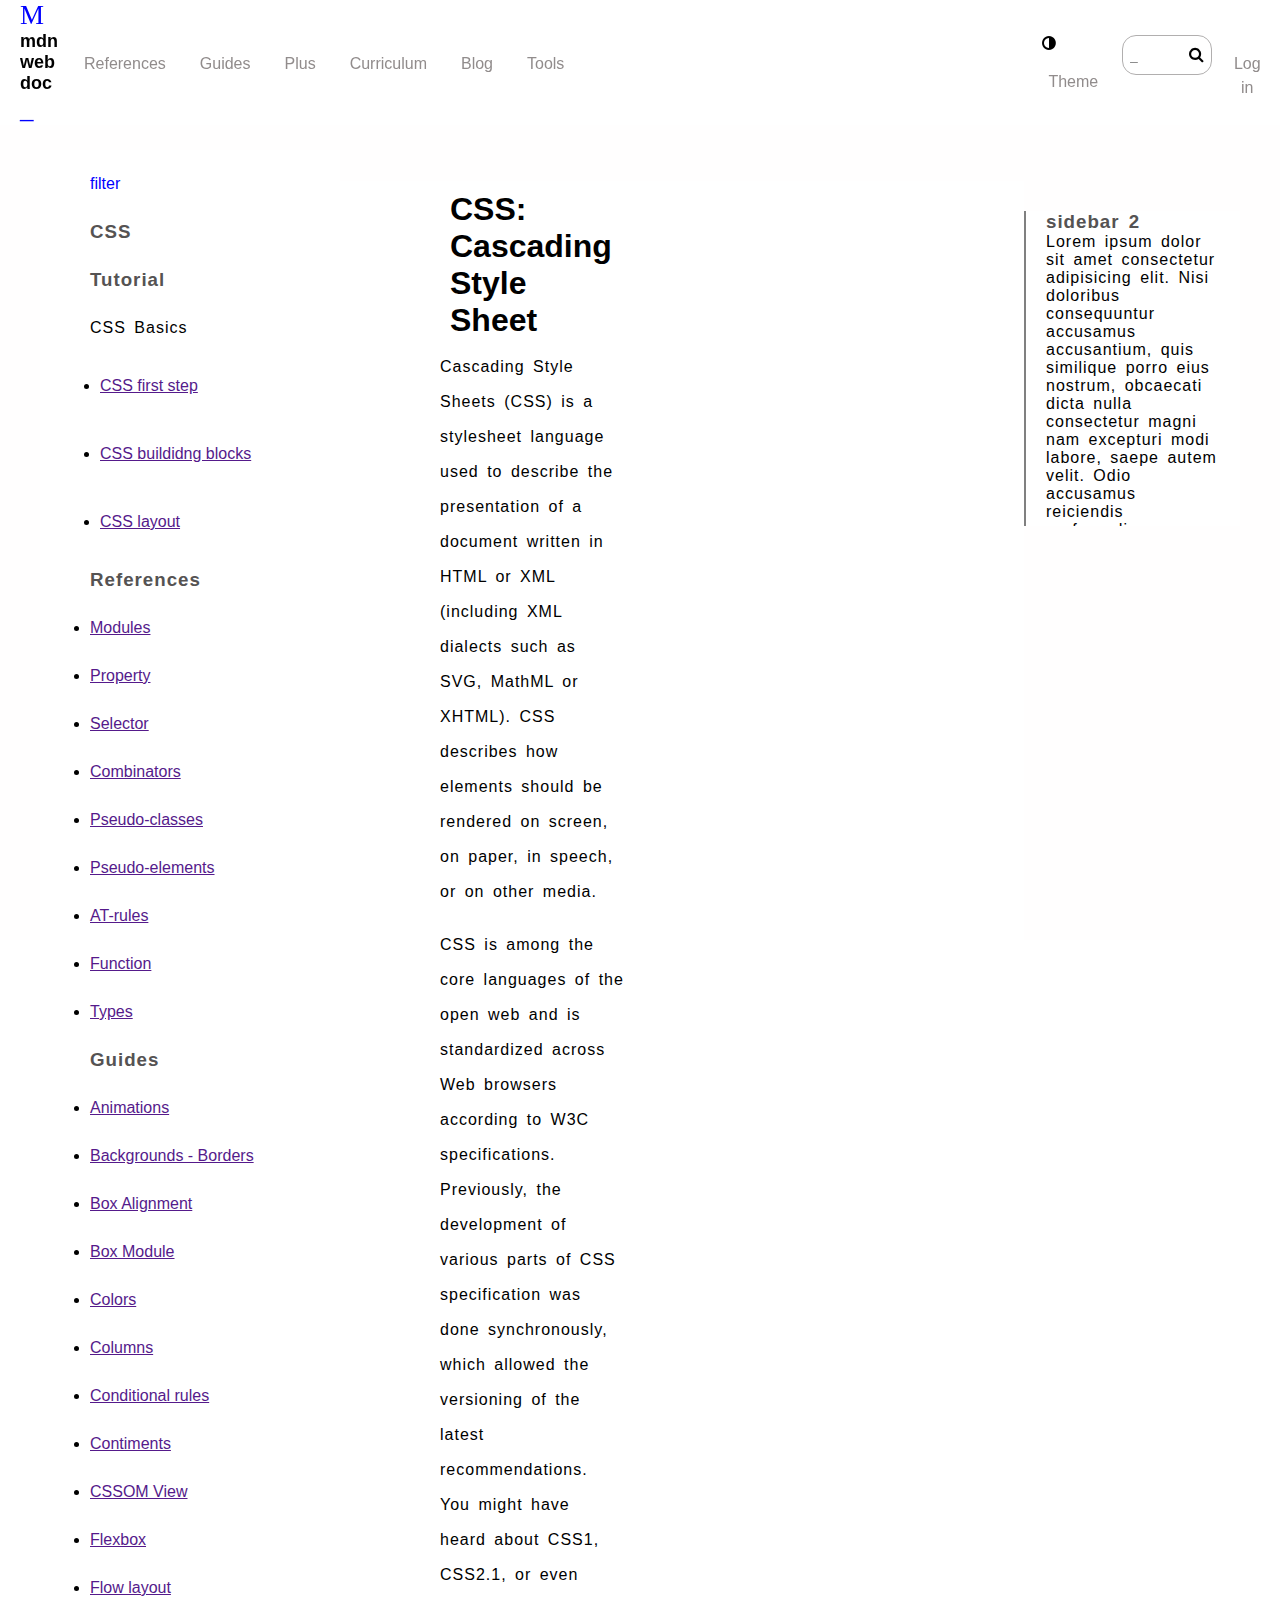
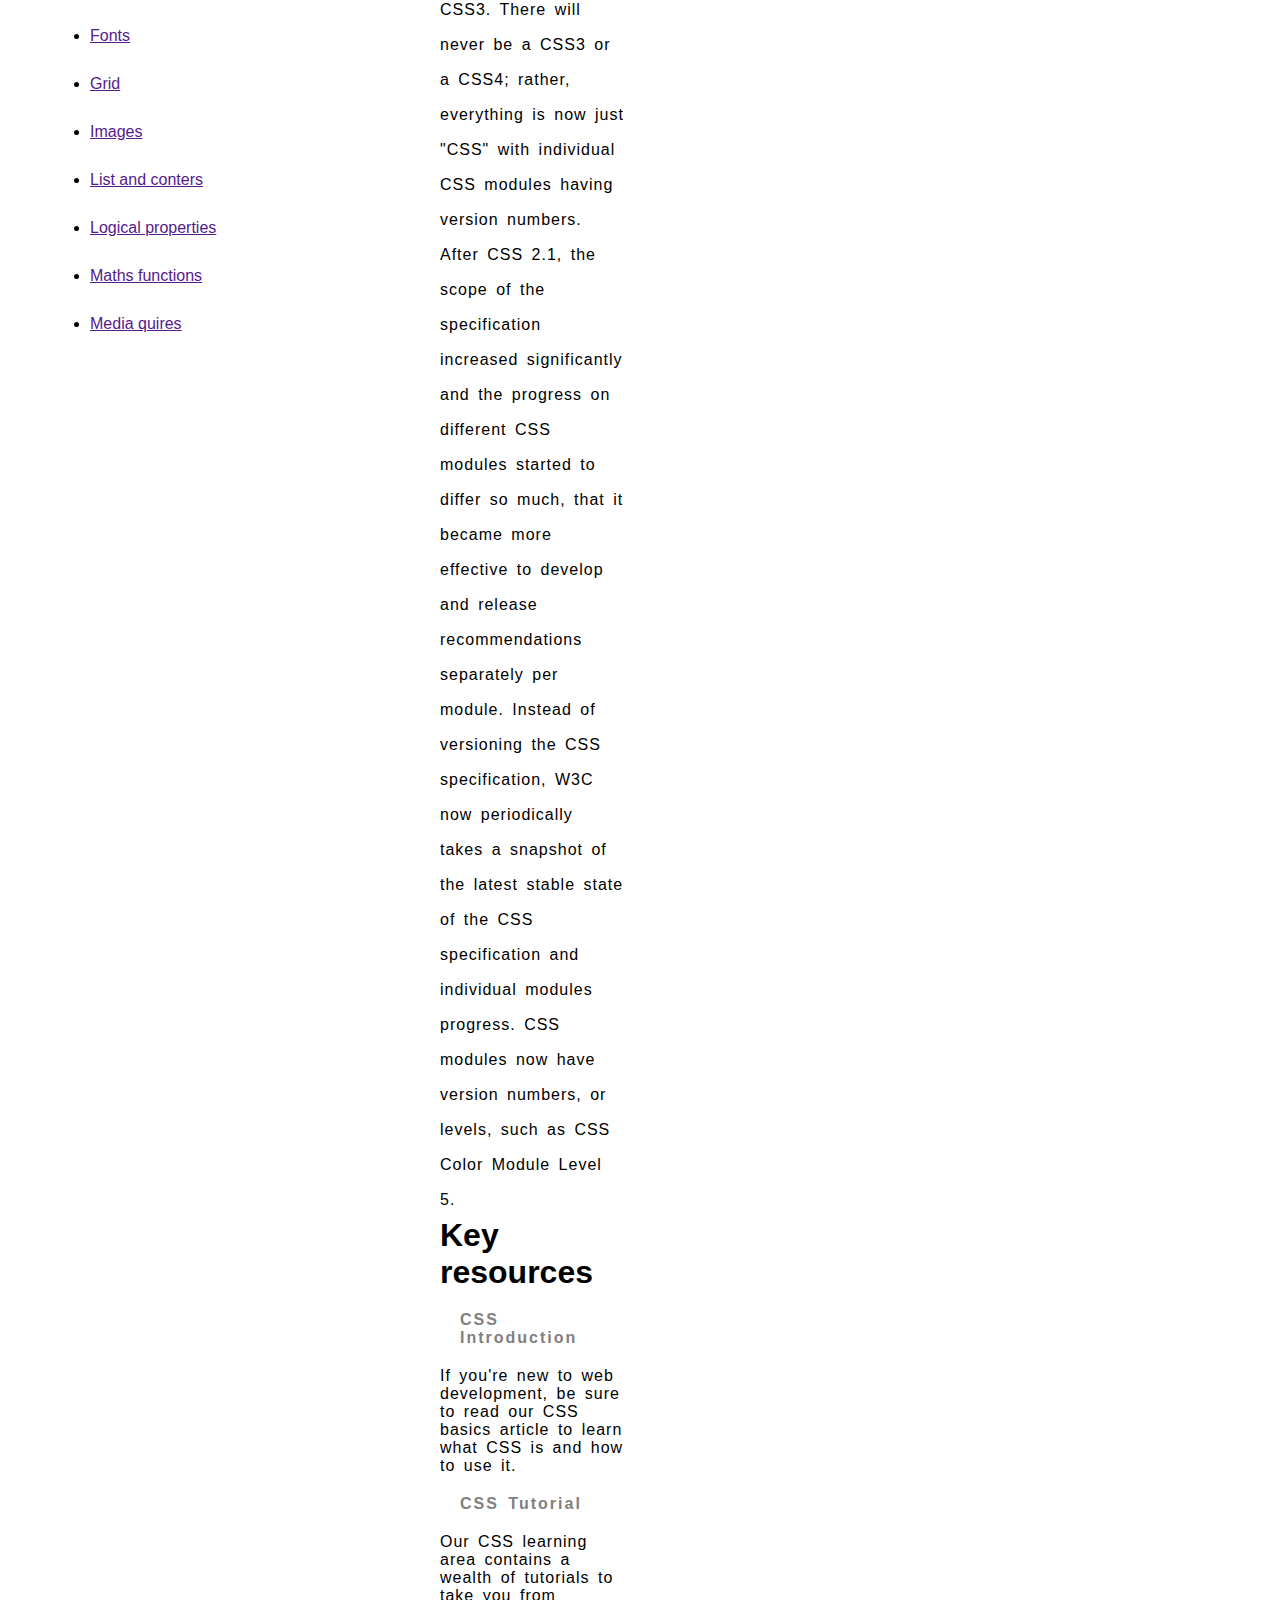
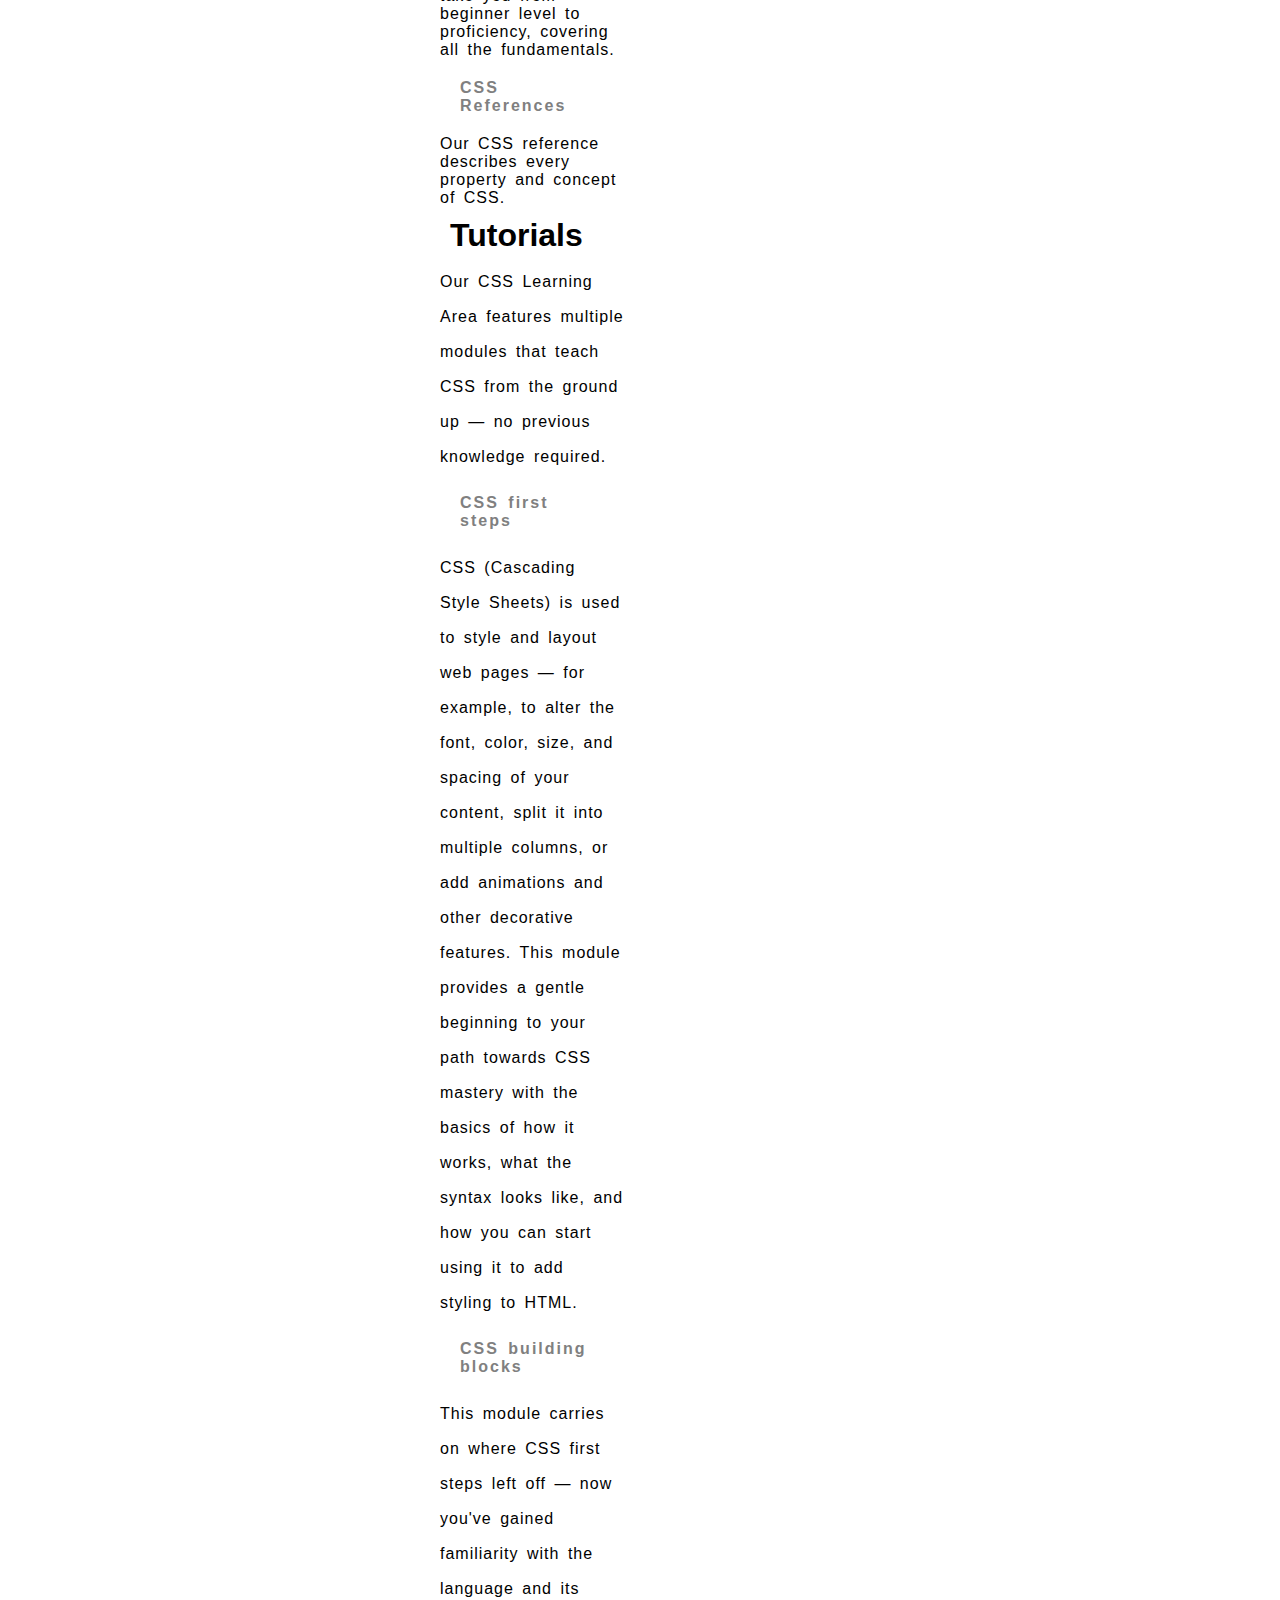
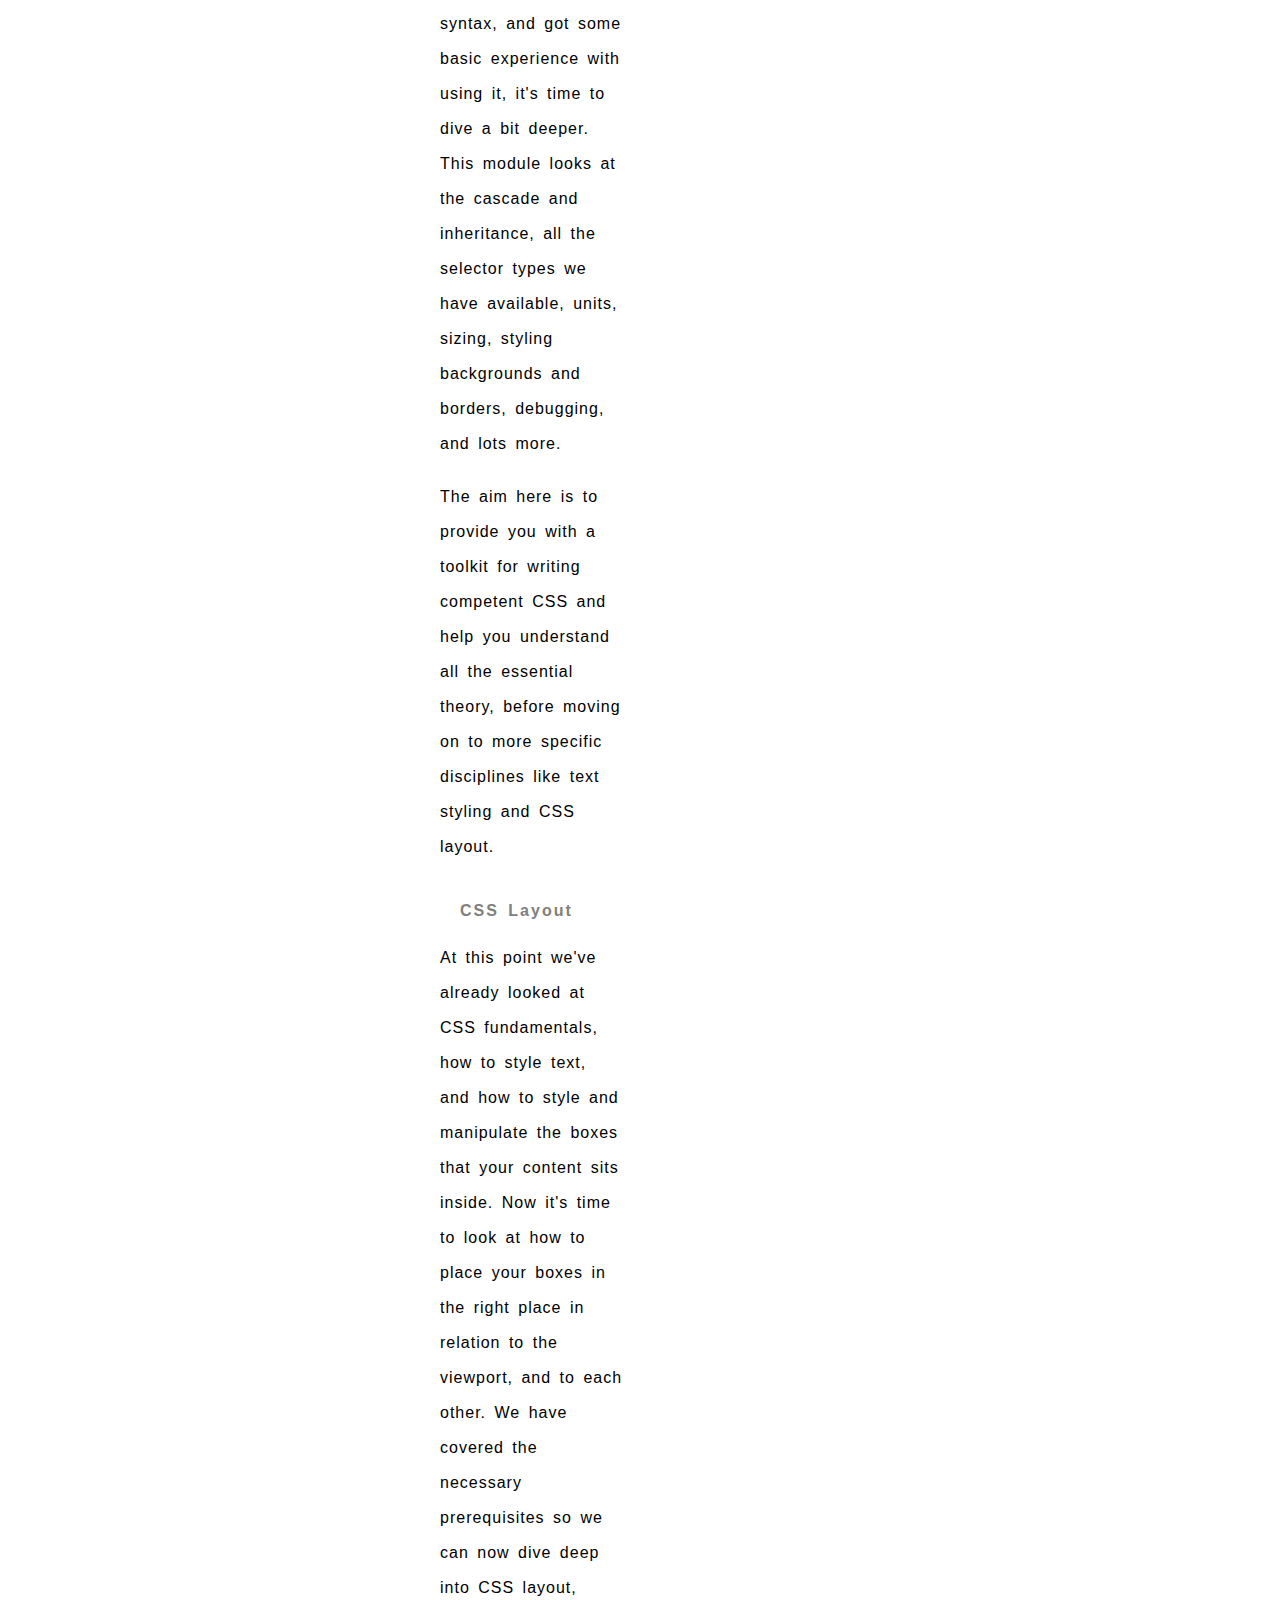
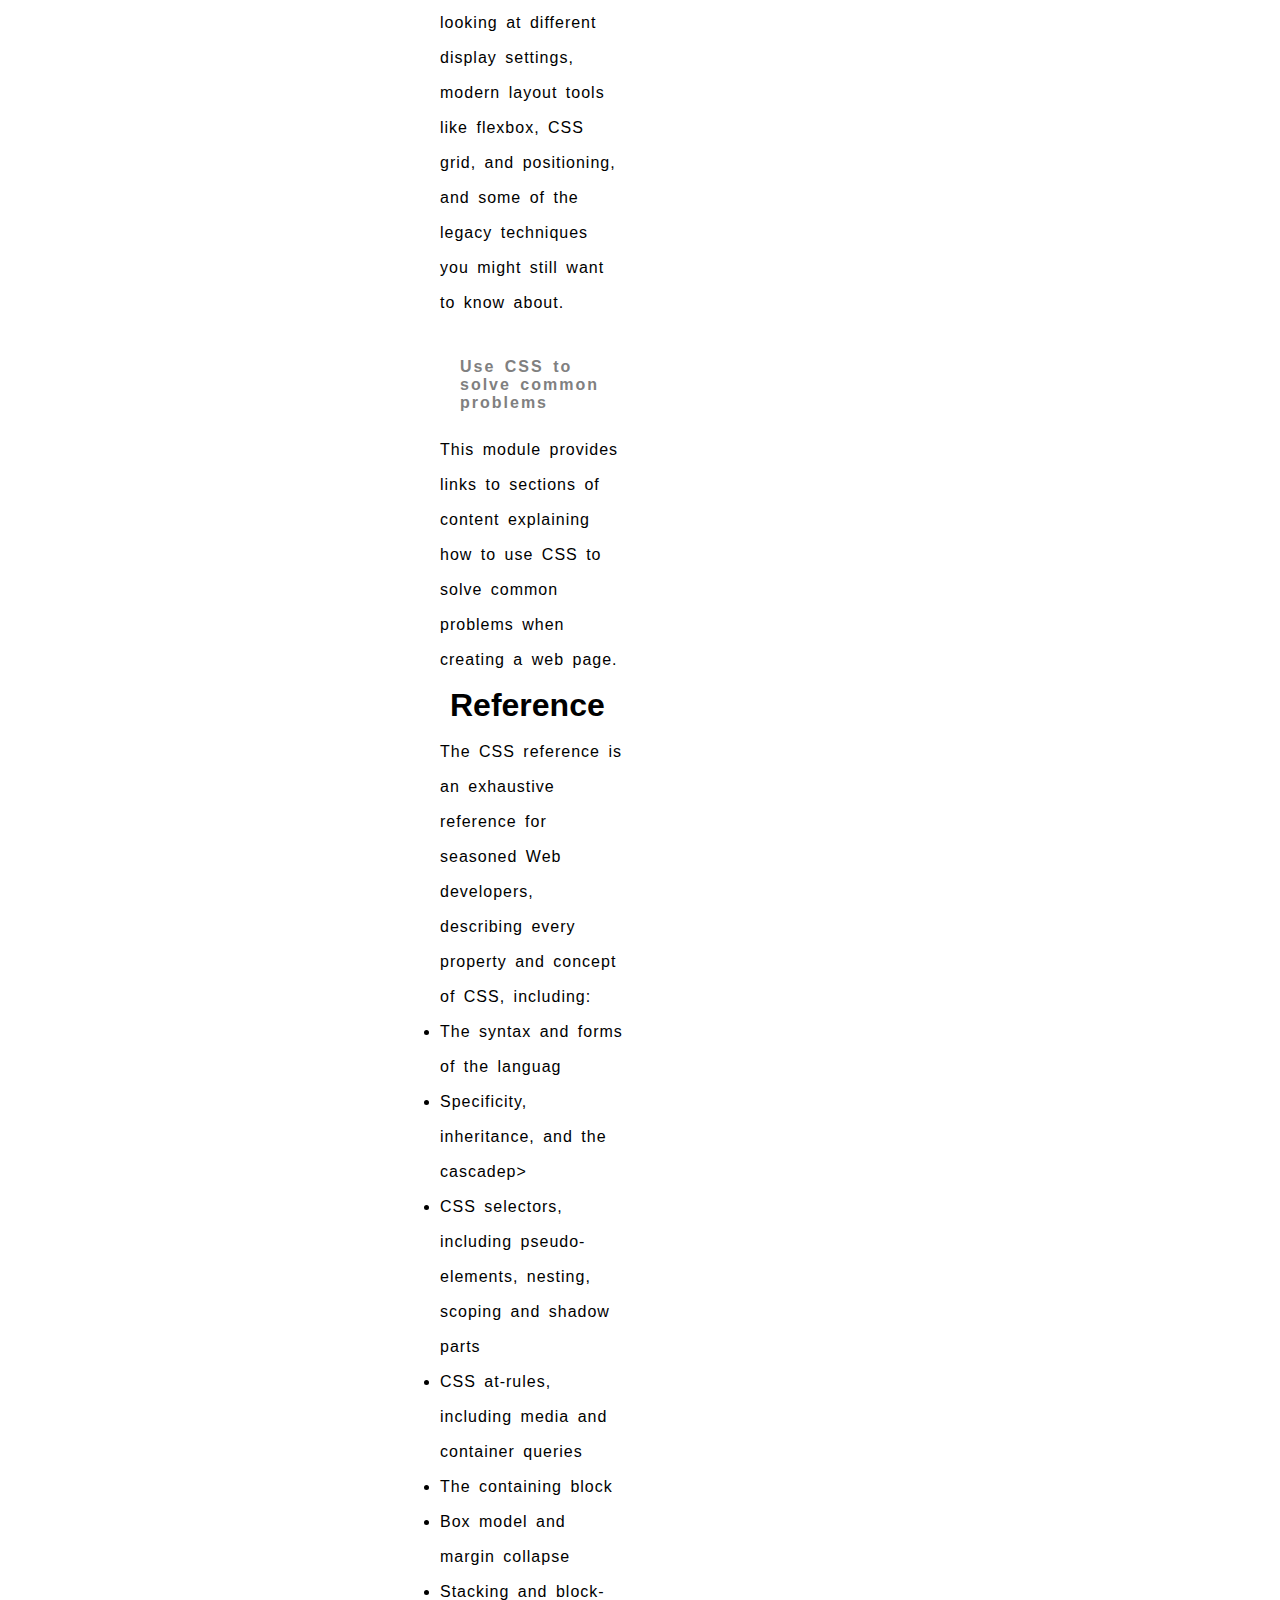
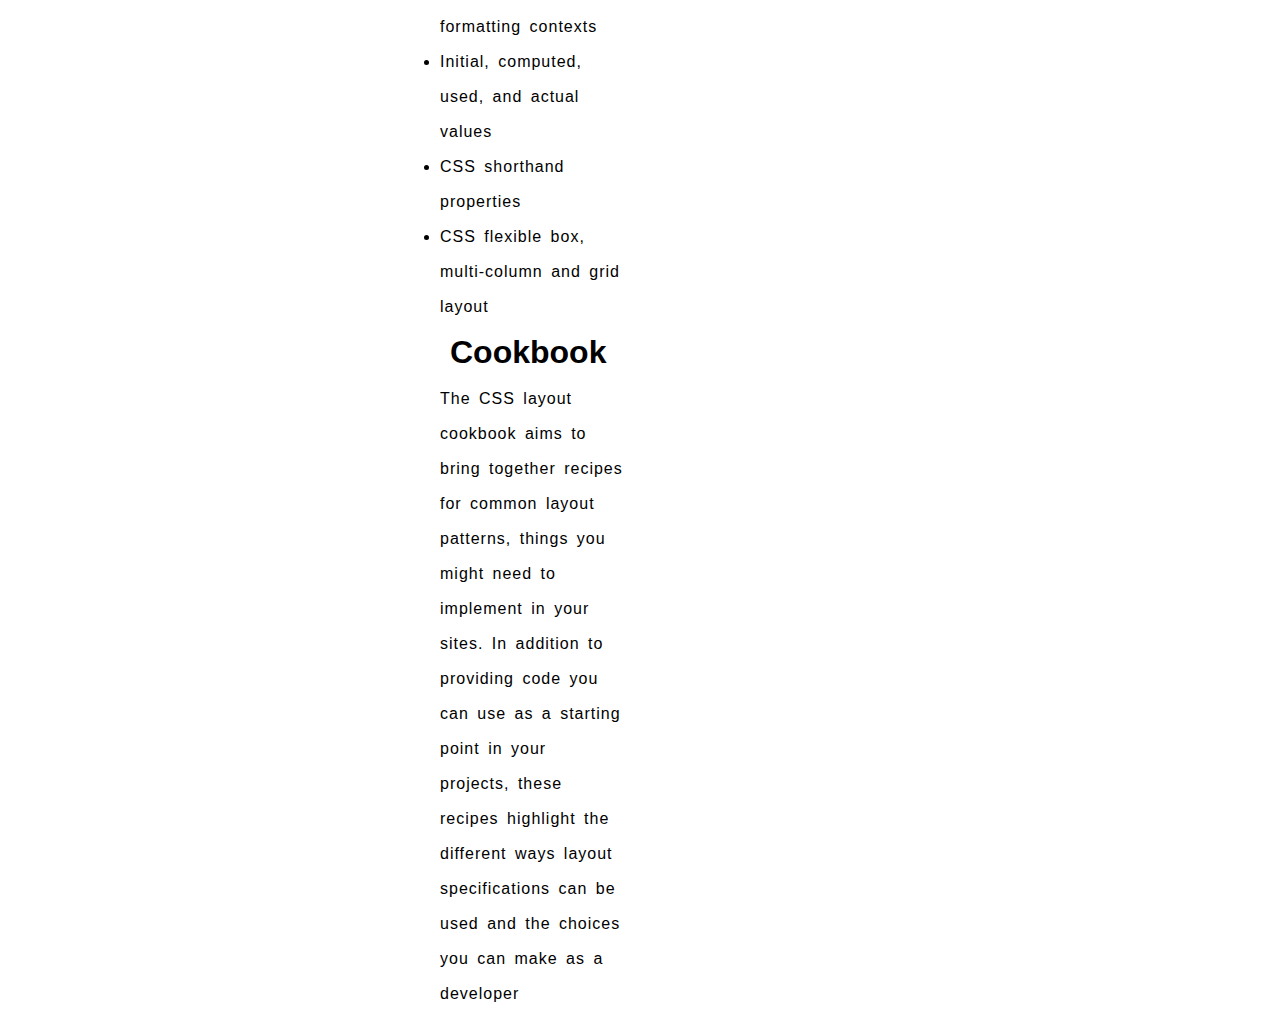
==== CSS-Assignment no 2/index.html @ 366539ea "ASSIGNMENTS" ====
<!DOCTYPE html>
<html lang="en">

<head>
    <meta charset="UTF-8">
    <meta name="viewport" content="width=device-width, initial-scale=1.0">
    <title>Mdn Web</title>
    <link rel="stylesheet" href="https://cdnjs.cloudflare.com/ajax/libs/font-awesome/4.7.0/css/font-awesome.min.css">

    <link rel="stylesheet" href="style.css">
</head>

<body>
    <div class="top">Get real-time assistance with your coding queries. Try &nbsp;<span> AI Help </span>&nbsp; now!
    </div>

    <!-- Navbar -->
    <header>

        <div class="logo"><span id="M">M</span> mdn web doc <span id="M">_</span></div>

        <nav>
            <div class="dropdown">
                <a href="">References</a>
                <div class="dropdown-content">
                    <p>HTML</p>
                    <p>CSS</p>
                    <p>JAVASCRIPT</p>
                    <p>REACT JS</p>
                </div>
            </div>

            <a href="">Guides</a>
            <a href="">Plus</a>
            <a href="">Curriculum</a>
            <a href="">Blog</a>
            <a href="">Tools</a>
            <span>
                <div class="theme"> <i id="theme" class="fa fa-adjust" aria-hidden="true"></i> <a href="">Theme</a>
                </div>
                <div class="input-icon">
                    <i class="fa fa-search" aria-hidden="true"></i>
                    <input type="text" name="mdn search" id="searchbar" placeholder="_">
                </div>

                <a href="">Log in</a>
                <div class="signup">Sign up for free</div>
            </span>
        </nav>

    </header>

    <div class="top bottom">Guide us > CSS > CSS first step > What is CSS?</div>

    <div class="layout">

        <div class="child child1">
            <span id="filter">filter</span>
            <h3>CSS</h3>
            <h3>Tutorial</h3>
            <p>CSS Basics</p>
            <ul>
                <div class="dropdown">
                    <li class="list"><a href="">CSS first step</a></li>
                    <div class="dropdown-content ">
                        <p class="options">What is CSS?</p>
                        <p class="options">Getting started with CSS</p>
                        <p class="options">How CSS works</p>
                        <p class="options">How CSS is structured</p>
                    </div>
                </div>
                <div class="dropdown">
                    <li class="list"><a href="">CSS buildidng blocks</a></li>
                    <div class="dropdown-content ">
                        <p class="options">Types , Class ,Id selector</p>
                        <p class="options">Attribute selector</p>
                        <p class="options"> CSS Selectors</p>
                        <p class="options">Pesudo-classes</p>
                    </div>
                </div>
                <div class="dropdown">
                    <li class="list"><a href="">CSS layout</a></li>
                    <div class="dropdown-content ">
                        <p class="options">CSS layout overview</p>
                        <p class="options">Introduction to layout</p>
                        <p class="options">Positioning Float</p>
                        <p class="options">Multiple column layout</p>
                        <p class="options">supporting old browser</p>
                    </div>
                </div>
                <h3>References</h3>
                <li class="list"><a href="">Modules</a></li>
                <li class="list"><a href="">Property</a></li>
                <li class="list"><a href="">Selector</a></li>
                <li class="list"><a href="">Combinators</a></li>
                <li class="list"><a href="">Pseudo-classes</a></li>
                <li class="list"><a href="">Pseudo-elements</a></li>
                <li class="list"><a href="">AT-rules</a></li>
                <li class="list"><a href="">Function</a></li>
                <li class="list"><a href="">Types</a></li>
                <h3>Guides</h3>
                <li class="list"><a href="">Animations</a></li>
                <li class="list"><a href="">Backgrounds - Borders</a></li>
                <li class="list"><a href="">Box Alignment</a></li>
                <li class="list"><a href="">Box Module</a></li>
                <li class="list"><a href="">Colors</a></li>
                <li class="list"><a href="">Columns</a></li>
                <li class="list"><a href="">Conditional rules</a></li>
                <li class="list"><a href="">Contiments</a></li>
                <li class="list"><a href="">CSSOM View</a></li>
                <li class="list"><a href="">Flexbox</a></li>
                <li class="list"><a href="">Flow layout</a></li>
                <li class="list"><a href="">Fonts</a></li>
                <li class="list"><a href="">Grid</a></li>
                <li class="list"><a href="">Images</a></li>
                <li class="list"><a href="">List and conters</a></li>
                <li class="list"><a href="">Logical properties</a></li>
                <li class="list"><a href="">Maths functions</a></li>
                <li class="list"><a href="">Media quires</a></li>
                <li class="list"><a href="">Nesting style rules</a></li>
                <li class="list"><a href="">positioning</a></li>
                <li class="list"><a href="">scroll snap</a></li>
            </ul>
        </div>

        <!-- Center Content -->

        <div class="child child2">
            <h1 class="main-heading">CSS: Cascading Style Sheet</h1>
            <p class="CSS1">Cascading Style Sheets (CSS) is a stylesheet language used to describe the presentation of a
                document written in HTML or XML (including XML dialects such as SVG, MathML or XHTML). CSS describes how
                elements should be rendered on screen, on paper, in speech, or on other media. </p>

            <br>
            <p class="CSS1"> CSS is among the core languages of the open web and is standardized across Web browsers
                according to W3C specifications. Previously, the development of various parts of CSS specification was
                done synchronously, which allowed the versioning of the latest recommendations. You might have heard
                about CSS1, CSS2.1, or even CSS3. There will never be a CSS3 or a CSS4; rather, everything is now just
                "CSS" with individual CSS modules having version numbers. </p>

            <p class="CSS1"> After CSS 2.1, the scope of the specification increased significantly and the progress on
                different CSS modules started to differ so much, that it became more effective to develop and release
                recommendations separately per module. Instead of versioning the CSS specification, W3C now periodically
                takes a snapshot of the latest stable state of the CSS specification and individual modules progress.
                CSS modules now have version numbers, or levels, such as CSS Color Module Level 5.</p>
            <h1>Key resources</h1>
            <p class="CSS">CSS Introduction</p>
            <p>If you're new to web development, be sure to read our CSS basics article to learn what CSS is and how to
                use it.</p>
            <p class="CSS">CSS Tutorial</p>
            <p>Our CSS learning area contains a wealth of tutorials to take you from beginner level to proficiency,
                covering all the fundamentals.</p>
            <p class="CSS">CSS References</p>
            <p>Our CSS reference describes every property and concept of CSS.</p>
            <h1 class="main-heading">Tutorials </h1>
            <p class="CSS1">Our CSS Learning Area features multiple modules that teach CSS from the ground up — no
                previous knowledge
                required.</p>
            <p class="CSS">CSS first steps</p>
            <p class="CSS1">CSS (Cascading Style Sheets) is used to style and layout web pages — for example, to alter
                the font,
                color, size, and spacing of your content, split it into multiple columns, or add animations and other
                decorative features. This module provides a gentle beginning to your path towards CSS mastery with the
                basics of how it works, what the syntax looks like, and how you can start using it to add styling to
                HTML.</p>
            <p class="CSS">CSS building blocks</p>
            <p class="CSS1">This module carries on where CSS first steps left off — now you've gained familiarity with
                the language
                and its syntax, and got some basic experience with using it, it's time to dive a bit deeper. This module
                looks at the cascade and inheritance, all the selector types we have available, units, sizing, styling
                backgrounds and borders, debugging, and lots more.</p>
            <br>
            <p class="CSS1">The aim here is to provide you with a toolkit for writing competent CSS and help you
                understand all the
                essential theory, before moving on to more specific disciplines like text styling and CSS layout.</p>
            <br>
            <p class="CSS"> CSS Layout</p>
            <p class="CSS1">At this point we've already looked at CSS fundamentals, how to style text, and how to style
                and
                manipulate the boxes that your content sits inside. Now it's time to look at how to place your boxes in
                the right place in relation to the viewport, and to each other. We have covered the necessary
                prerequisites so we can now dive deep into CSS layout, looking at different display settings, modern
                layout tools like flexbox, CSS grid, and positioning, and some of the legacy techniques you might still
                want to know about.</p>
            <br>
            <p class="CSS">Use CSS to solve common problems</p>
            <p class="CSS1">This module provides links to sections of content explaining how to use CSS to solve common
                problems when
                creating a web page.</p>
            <h1 class="main-heading">Reference</h1>
            <p class="CSS1">The CSS reference is an exhaustive reference for seasoned Web developers, describing every
                property and concept of CSS, including:</p>
            <ul>
                <li class="CSS1">
                    <p>The syntax and forms of the languag</p>
                </li>
                <li class="CSS1">
                    <p>Specificity, inheritance, and the cascadep>
                </li>
                <li class="CSS1">
                    <p>CSS selectors, including pseudo-elements, nesting, scoping and shadow parts</p>
                </li>
                <li class="CSS1">
                    <p>CSS at-rules, including media and container queries</p>
                </li>
                <li class="CSS1">
                    <p>The containing block</p>
                </li>
                <li class="CSS1">
                    <p>Box model and margin collapse</p>
                </li>
                <li class="CSS1">
                    <p>Stacking and block-formatting contexts</p>
                </li>
                <li class="CSS1">
                    <p>Initial, computed, used, and actual values</p>
                </li>
                <li class="CSS1">
                    <p>CSS shorthand properties</p>
                </li>
                <li class="CSS1">
                    <p>CSS flexible box, multi-column and grid layout</p>
                </li>

            </ul>
            <h1 class="main-heading">Cookbook</h1>
            <p class="CSS1">The CSS layout cookbook aims to bring together recipes for common layout patterns, things
                you might need to implement in your sites. In addition to providing code you can use as a starting point
                in your projects, these recipes highlight the different ways layout specifications can be used and the
                choices you can make as a developer</p>
        </div>



        <div class="child child3">

            <h3>sidebar 2</h3>
            <p>Lorem ipsum dolor sit amet consectetur adipisicing elit. Nisi doloribus consequuntur accusamus accusantium, quis similique porro eius nostrum, obcaecati dicta nulla consectetur magni nam excepturi modi labore, saepe autem velit. Odio accusamus reiciendis perferendis molestias, veniam praesentium quos porro minima, harum iste fugiat ea molestiae nobis facilis dignissimos aperiam, consequuntur dolorem? Debitis in sed, magni illum velit a dolor? Error cum ipsa voluptate sint, illum ratione tenetur dolore, ipsum dolor nobis mollitia est. Voluptatibus magnam vero ut, minus adipisci cum ullam, voluptates minima dolor quia sequi unde neque saepe laboriosam officia, illo voluptatum. Voluptas sapiente facere amet maxime non vero?</p>
        </div>



<footer>
    
</footer>














</body>

</html>
---- CSS-Assignment no 2/style.css ----
* {
    padding: 0;
    margin: 0;
    box-sizing: border-box;
    font-family: sans-serif;
    scroll-behavior: smooth;
}

/* Navbar */

.top {
    display: flex;
    background-color: rgb(238, 231, 231);
    height: 40px;
    justify-content: center;
    padding: 5px;
    color: rgb(133, 124, 124);
    border-bottom: 1px solid rgb(134, 134, 134);
    border-top: 1px solid rgb(134, 134, 134);
    cursor: default;
}

.bottom {
    position: fixed;
    display: inline-block;
    border-bottom: 1px solid rgb(134, 134, 134);
    top: 70px;
    width: 100vw;
}

div span {
    color: blue;
}

/* menu bar  */
#M {
    font-size: 27px;
    font-family: cursive;
    font-weight: 100;
}

header {
    background-color: white;
    min-height: 70px;
    width: 100%;
    display: flex;
    position: fixed;
    align-items: center;
    /* box-shadow: rgba(0, 0, 0, 0.24) 0px 3px 8px; */
    top: 0px;
    z-index: 100;
    cursor: pointer;

}

.logo {
    margin-left: 2px;
    font-weight: bold;
    font-size: large;
    padding-left: 1em;
}

/* drop down */
.dropdown {
    position: relative;
    display: inline-block;
    margin: 10px;
}

.dropdown-content {

    display: none;
    /* flex-direction: column; */
    position: absolute;
    background-color: #f9f9f9;
    width: 250px;
    /* box-shadow: 0px 8px 16px 0px rgba(0,0,0,0.2); */
    padding: 12px 30px;
    /* justify-content: space-evenly; */
    z-index: 1;
}

.dropdown:hover .dropdown-content {
    display: block;
    line-height: 45px;
}

.options {
    letter-spacing: normal;
}

/* ----------    */


nav {
    margin-left: 20px;
    flex-grow: 2;
    display: flex;
    /* justify-content: space-around; */
    gap: 0 22px;
    margin-top: 10px;
}

nav span {
    display: flex;
    gap: 0 10px;
    padding-left: 450px;
}

nav a {
    text-decoration: none;
    color: rgb(145, 140, 140);
    text-align: center;
    margin-top: 17px;
    /* margin-top: 15px; */
    display: inline-block;
    padding-right: 6px;
    padding-left: 6px;
    line-height: 1.5;
}

nav .dropdown {
    margin: 0;
}

nav a:hover {
    background-color: rgb(165, 217, 247);
    text-decoration: none;
    color: rgb(32, 113, 218);
    border-radius: 10px;
    /* margin-top: 20px; */
}

#searchbar {
    border: 1px solid rgb(177, 175, 175);
    border-radius: 14px;
    padding: 8px 7px;
    width: 90px;
    height: 40px;
}

/* icon */
.input-icon i {
    position: absolute;
    top: 11px;
    right: 8px;
}

.input-icon {
    position: relative;
}

.signup {
    width: 150px;
    height: 2.5em;
    background-color: black;
    color: rgb(253, 253, 253);
    border-radius: 3px;
    padding-top: 10px;
    text-align: center;
    font-weight: bold;
    justify-content: center;
}

/* .theme{

    top: 19px;
} */

.layout {
    height: 100vh;
    max-width: 100vw;
    background-color: rgb(255, 254, 254);
    display: flex;
    padding-top: 71px;
    padding-left: 40px;
    padding-right: 40px;
}

div.layout {
    margin-top: px;
}

.child {
    width: 100px;
    background-color: white;
    height: 200vh;
}

/* sidebar 1  */
.child1 {
    /* height: 250vh; */
    width: 300px;
    line-height: 3em;
    top: 150px;
    padding-top: 10px;
    padding-left: 50px;
    flex-grow: .4;
    overflow: scroll;
    scroll-behavior: smooth;
    /* overflow-x: ;s */
    /* min-height:max-content; */
    position: fixed;
    margin-top: 0px;
}

h3 {
    color: rgb(85, 83, 83);
}

/* content  */
.child2 {
    padding: 0 400px;
    margin-top: 70px;
    background-color: white;
    flex-grow: 2;
}

.main-heading {
    padding: 10px;
}

p,
h3 {
    letter-spacing: 1px;
    word-spacing: 3px;
}

.CSS1 {
    line-height: 35px;
}

.CSS {
    color: gray;
    padding: 20px;
    font-weight: bold;
    letter-spacing: 2px;

}

.child3 {
    margin-right: 0;
    margin-top: 100px;
    flex-grow: .3;
    border-left: 2px solid gray;
    height: 35vh;
    overflow: scroll;
    overflow-x: hidden;
    padding: 0 20px;
    flex: 0 0 18%;

}

@media only screen and (max-width : 1000px) {
    .child1 {
        position: relative;
        width: 100%;
        padding: 0;
        top: 0;
        height: 100%;
    }

    .child2 {
        padding: 0;
        width: 100%;
        flex: 100%;
        height: 100%;
    }

    .layout {
        flex-direction: column;
        height: 100%;
    }
    
    .child3 {
        width: 100%;
        height: 100%;
        padding: 0;
        flex: 100%;
        border: none;
    }


}
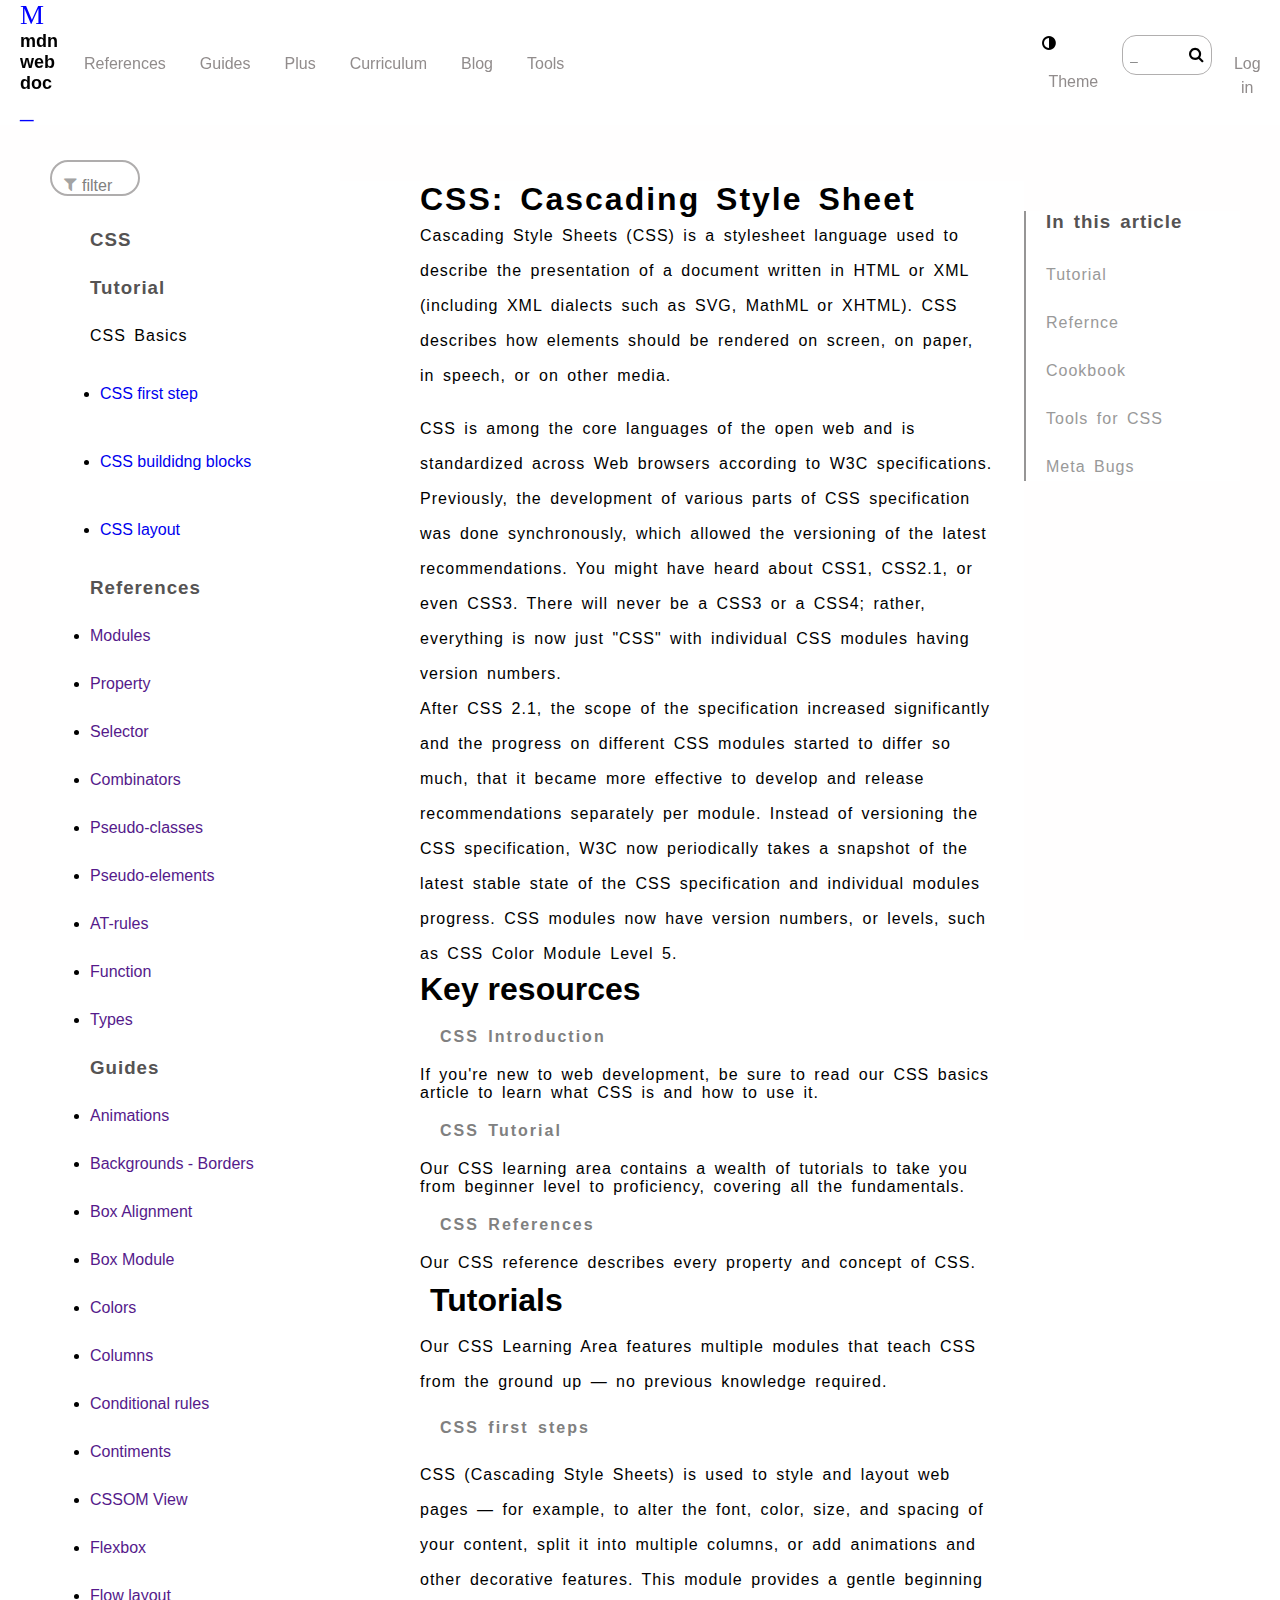
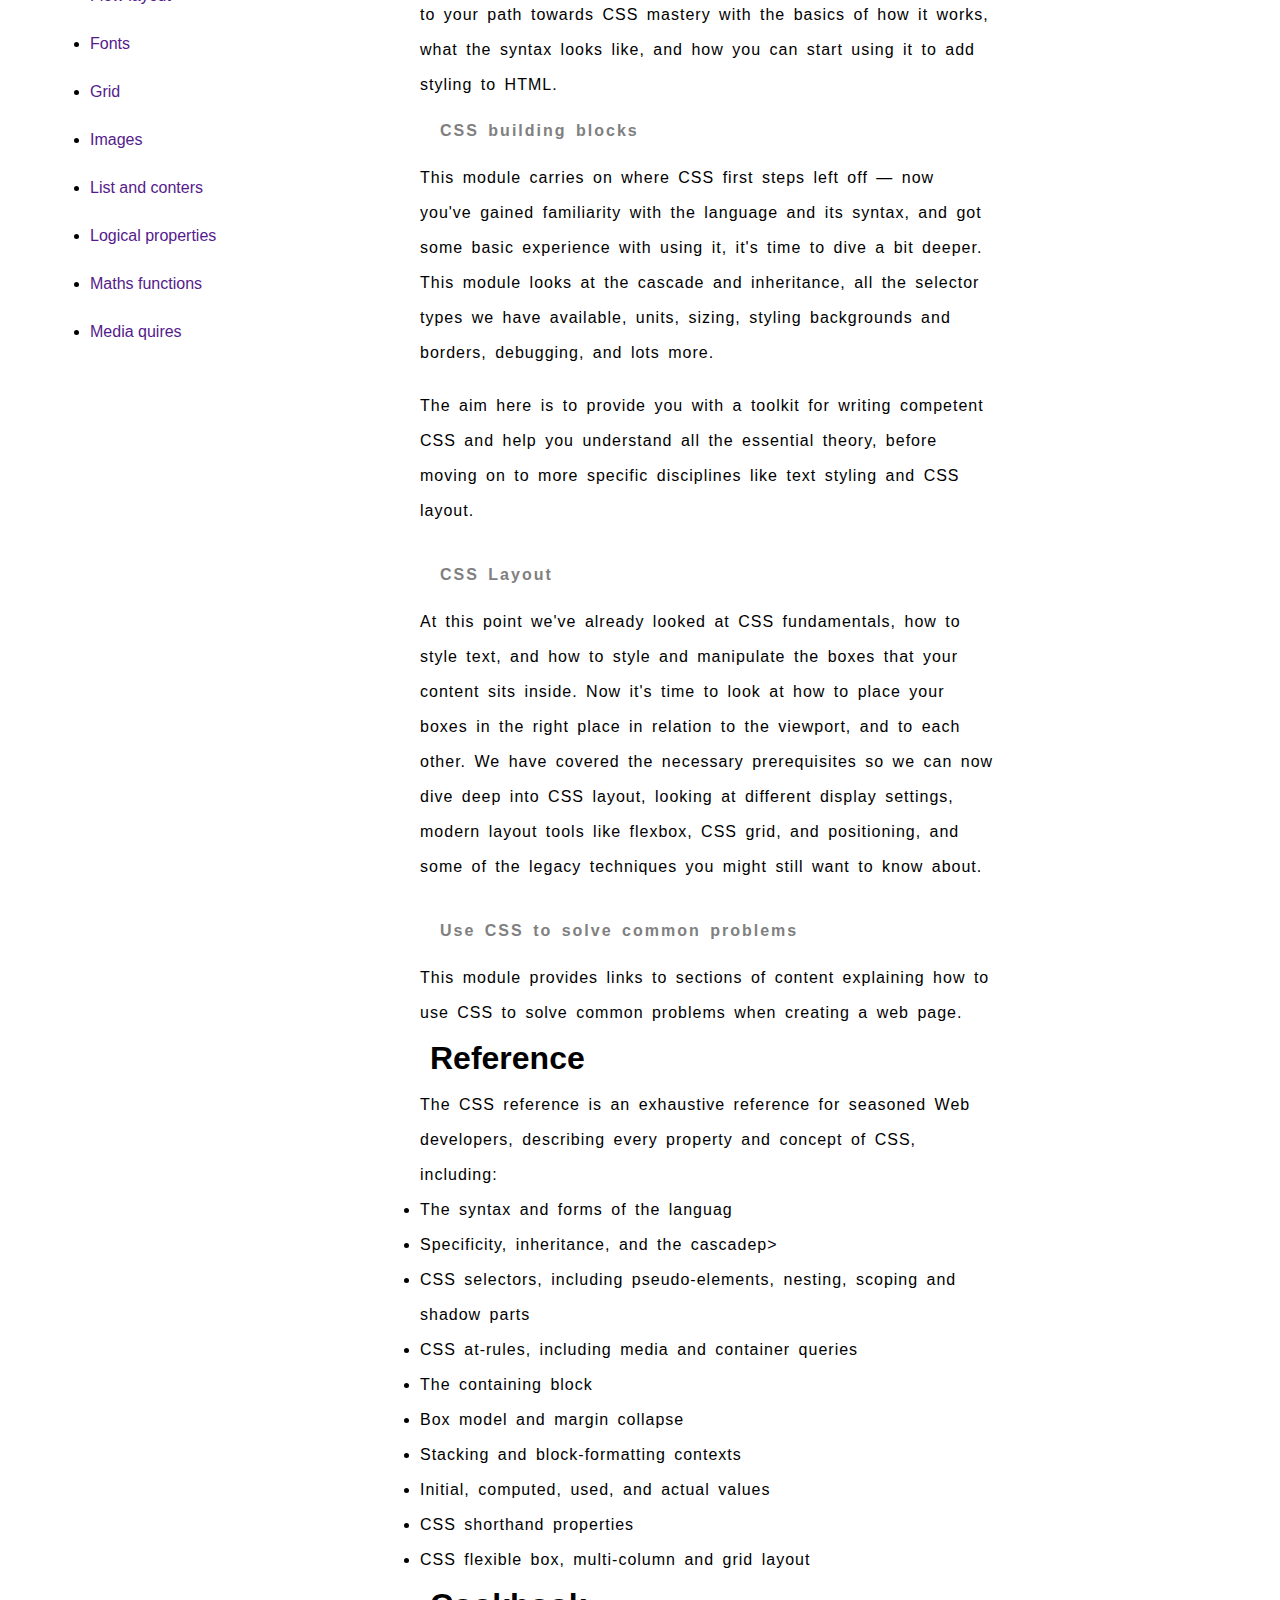
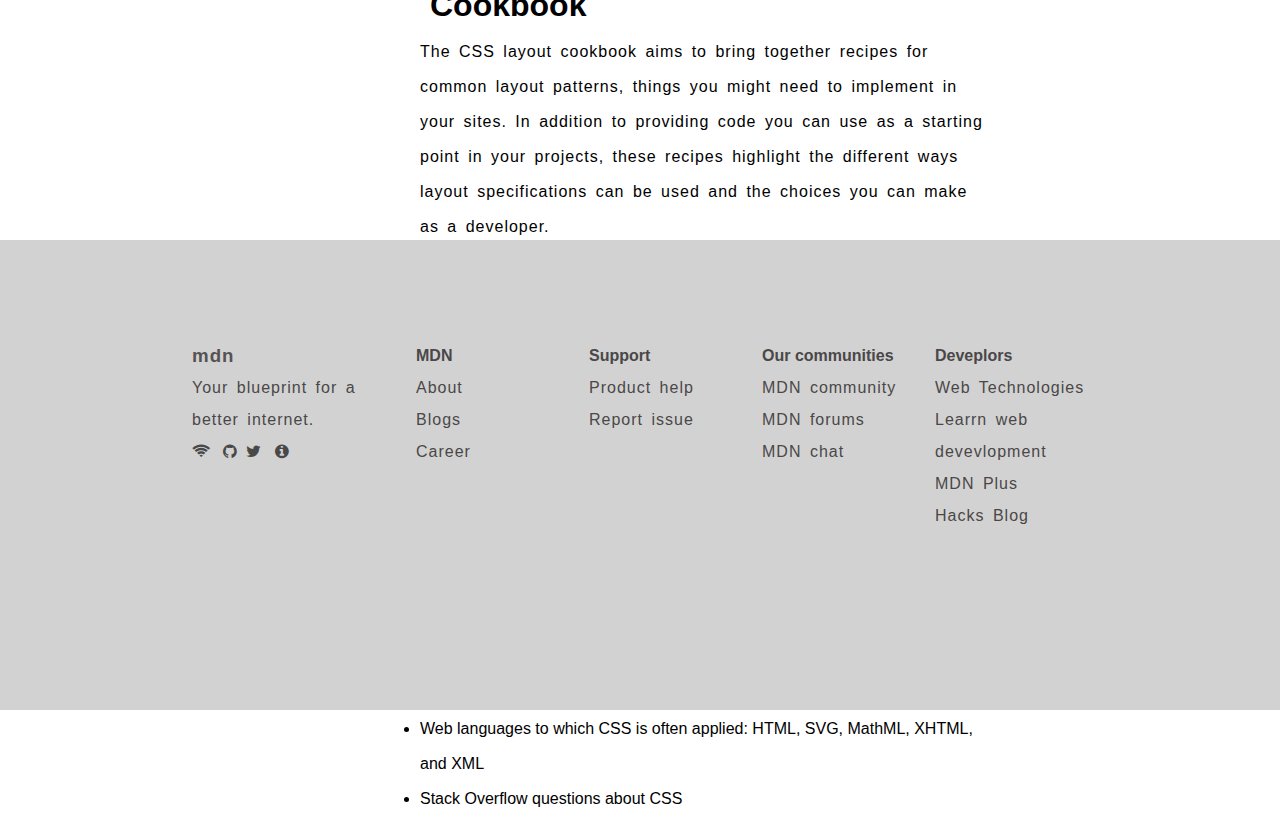
==== commit d724ec9c: "change sidebar" ====
--- a/CSS-Assignment no 2/index.html
+++ b/CSS-Assignment no 2/index.html
@@ -53,15 +53,18 @@
     <div class="top bottom">Guide us > CSS > CSS first step > What is CSS?</div>
 
     <div class="layout">
-
+        <!-- sidebar 1  -->
         <div class="child child1">
-            <span id="filter">filter</span>
+            <div class="input-icon filter">
+                <div class="filterr">filter</div>
+                <i class="fa fa-filter" aria-hidden="true" id="filter"></i>
+            </div>
             <h3>CSS</h3>
             <h3>Tutorial</h3>
             <p>CSS Basics</p>
             <ul>
                 <div class="dropdown">
-                    <li class="list"><a href="">CSS first step</a></li>
+                    <li class="list"><a href="#first step">CSS first step</a></li>
                     <div class="dropdown-content ">
                         <p class="options">What is CSS?</p>
                         <p class="options">Getting started with CSS</p>
@@ -70,7 +73,7 @@
                     </div>
                 </div>
                 <div class="dropdown">
-                    <li class="list"><a href="">CSS buildidng blocks</a></li>
+                    <li class="list"><a href="#building block">CSS buildidng blocks</a></li>
                     <div class="dropdown-content ">
                         <p class="options">Types , Class ,Id selector</p>
                         <p class="options">Attribute selector</p>
@@ -79,7 +82,7 @@
                     </div>
                 </div>
                 <div class="dropdown">
-                    <li class="list"><a href="">CSS layout</a></li>
+                    <li class="list"><a href="#CSS layout">CSS layout</a></li>
                     <div class="dropdown-content ">
                         <p class="options">CSS layout overview</p>
                         <p class="options">Introduction to layout</p>
@@ -126,7 +129,7 @@
         <!-- Center Content -->
 
         <div class="child child2">
-            <h1 class="main-heading">CSS: Cascading Style Sheet</h1>
+            <h1 class="heading">CSS: Cascading Style Sheet</h1>
             <p class="CSS1">Cascading Style Sheets (CSS) is a stylesheet language used to describe the presentation of a
                 document written in HTML or XML (including XML dialects such as SVG, MathML or XHTML). CSS describes how
                 elements should be rendered on screen, on paper, in speech, or on other media. </p>
@@ -156,14 +159,14 @@
             <p class="CSS1">Our CSS Learning Area features multiple modules that teach CSS from the ground up — no
                 previous knowledge
                 required.</p>
-            <p class="CSS">CSS first steps</p>
+            <p class="CSS" id="first step">CSS first steps</p>
             <p class="CSS1">CSS (Cascading Style Sheets) is used to style and layout web pages — for example, to alter
                 the font,
                 color, size, and spacing of your content, split it into multiple columns, or add animations and other
                 decorative features. This module provides a gentle beginning to your path towards CSS mastery with the
                 basics of how it works, what the syntax looks like, and how you can start using it to add styling to
                 HTML.</p>
-            <p class="CSS">CSS building blocks</p>
+            <p class="CSS" id="block building">CSS building blocks</p>
             <p class="CSS1">This module carries on where CSS first steps left off — now you've gained familiarity with
                 the language
                 and its syntax, and got some basic experience with using it, it's time to dive a bit deeper. This module
@@ -174,7 +177,7 @@
                 understand all the
                 essential theory, before moving on to more specific disciplines like text styling and CSS layout.</p>
             <br>
-            <p class="CSS"> CSS Layout</p>
+            <p class="CSS" id="CSS layout"> CSS Layout</p>
             <p class="CSS1">At this point we've already looked at CSS fundamentals, how to style text, and how to style
                 and
                 manipulate the boxes that your content sits inside. Now it's time to look at how to place your boxes in
@@ -227,34 +230,96 @@
             <p class="CSS1">The CSS layout cookbook aims to bring together recipes for common layout patterns, things
                 you might need to implement in your sites. In addition to providing code you can use as a starting point
                 in your projects, these recipes highlight the different ways layout specifications can be used and the
-                choices you can make as a developer</p>
+                choices you can make as a developer.</p>
+            <div class="main-heading">Tools for CSS development</div>
+            <p class="CSS1">
+            <ul>
+                <li class="CSS1">You can use the W3C CSS Validation Service to check if your CSS is valid. This is an
+                    invaluable
+                    debugging tool.</li>
+                <li class="CSS1">Firefox Developer Tools lets you view and edit a page's live CSS via the Inspector and
+                    Style Editor
+                    tools.</li>
+                <li class="CSS1">Firefox Developer Tools lets you view and edit a page's live CSS via the Inspector and
+                    Style Editor
+                    tools.</li>
+                <li class="CSS1">The Web Developer extension for Firefox lets you track and edit live CSS on watched
+                    sites.</li>
+            </ul>
+            </p>
+            <h1 class="main-heading">Meta bugs</h1>
+            <ul>
+                <li class="CSS1">Firefox: Firefox bug 1323667</li>
+            </ul>
+            <h1 class="main-heading">See also</h1>
+
+            <ul>
+                <li class="CSS1">Web languages to which CSS is often applied: HTML, SVG, MathML, XHTML, and XML</li>
+                <li class="CSS1">Stack Overflow questions about CSS</li>
+            </ul>
+
+
+
+
+
+
         </div>
-
-
-
+        <!-- sidebar 2  -->
         <div class="child child3">
 
-            <h3>sidebar 2</h3>
-            <p>Lorem ipsum dolor sit amet consectetur adipisicing elit. Nisi doloribus consequuntur accusamus accusantium, quis similique porro eius nostrum, obcaecati dicta nulla consectetur magni nam excepturi modi labore, saepe autem velit. Odio accusamus reiciendis perferendis molestias, veniam praesentium quos porro minima, harum iste fugiat ea molestiae nobis facilis dignissimos aperiam, consequuntur dolorem? Debitis in sed, magni illum velit a dolor? Error cum ipsa voluptate sint, illum ratione tenetur dolore, ipsum dolor nobis mollitia est. Voluptatibus magnam vero ut, minus adipisci cum ullam, voluptates minima dolor quia sequi unde neque saepe laboriosam officia, illo voluptatum. Voluptas sapiente facere amet maxime non vero?</p>
+            <h3>In this article</h3>
+            <br>
+            <p class="sidebar2">Tutorial</p>
+            <p class="sidebar2">Refernce</p>
+            <p class=" sidebar2">Cookbook</p>
+            <p class="sidebar2">Tools for CSS</p>
+            <p class="sidebar2">Meta Bugs</p>
+            <p class="sidebar2">See also</p>
+            <br><br><br><br><br><br><br><br><br><br>
+
+
         </div>
 
-
-
-<footer>
-    
-</footer>
-
-
-
-
-
-
-
-
-
-
-
-
+    </div>
+
+    <footer>
+        <div class="footer">
+            <div class="footer1">
+                <h3>mdn</h3>
+                <p>Your blueprint for a better internet.</p>
+                <i class="fa fa-wifi" aria-hidden="true"></i> &nbsp; <i class="fa fa-github" aria-hidden="true"></i>
+                &nbsp;<i class="fa fa-twitter" aria-hidden="true"></i> &nbsp; <i class="fa fa-info-circle"
+                    aria-hidden="true"></i>
+            </div>
+            <div class="footer2">
+                <h4>MDN</h4>
+                <p>About </p>
+                <p>Blogs</p>
+                <p>Career</p>
+            </div>
+            <div class="footer3">
+                <h4>Support</h4>
+                <p>Product help</p>
+                <p>Report issue</p>
+            </div>
+            <div class="footer4">
+                <h4>Our communities</h4>
+                <p>MDN community</p>
+                <p>MDN forums</p>
+                <p>MDN chat</p>
+            </div>
+            <div class="footer5">
+                <h4>Deveplors</h4>
+                <p>Web Technologies</p>
+                <p>Learrn web devevlopment</p>
+                <p>MDN Plus</p>
+                <p>Hacks Blog</p>
+            </div>
+        </div>
+        </hr .>
+
+
+    </footer>
 
 
 </body>
--- a/CSS-Assignment no 2/style.css
+++ b/CSS-Assignment no 2/style.css
@@ -162,11 +162,6 @@
     justify-content: center;
 }
 
-/* .theme{
-
-    top: 19px;
-} */
-
 .layout {
     height: 100vh;
     max-width: 100vw;
@@ -188,6 +183,30 @@
 }
 
 /* sidebar 1  */
+.filter {
+    width: 90px;
+    height: 36px;
+    border: 2px solid rgb(175, 173, 173);
+    border-radius: 20px;
+    margin-top: 0;
+    margin-left: -40px;
+    margin-bottom: 20px;
+}
+
+.filterr {
+    color: gray;
+    padding-left: 30px;
+    padding-bottom: 6px;
+    width: 70px;
+
+}
+
+#filter {
+    padding-right: 53px;
+    padding-top: 3px;
+    color: rgb(163, 163, 163);
+}
+
 .child1 {
     /* height: 250vh; */
     width: 300px;
@@ -198,10 +217,14 @@
     flex-grow: .4;
     overflow: scroll;
     scroll-behavior: smooth;
-    /* overflow-x: ;s */
     /* min-height:max-content; */
     position: fixed;
     margin-top: 0px;
+
+}
+
+a {
+    text-decoration: none;
 }
 
 h3 {
@@ -210,10 +233,16 @@
 
 /* content  */
 .child2 {
-    padding: 0 400px;
+    padding-left:380px;
+    padding-right: 30px;
     margin-top: 70px;
     background-color: white;
     flex-grow: 2;
+}
+.heading{
+   word-spacing: 5px;
+   letter-spacing: 2px;
+  
 }
 
 .main-heading {
@@ -238,16 +267,51 @@
 
 }
 
+/* sidebar 2  */
 .child3 {
-    margin-right: 0;
+    margin-right: -2s5px;
     margin-top: 100px;
-    flex-grow: .3;
-    border-left: 2px solid gray;
-    height: 35vh;
+    flex-grow: .2;
+    border-left: 2px solid rgb(150, 149, 149);
+    height: 30vh;
     overflow: scroll;
     overflow-x: hidden;
     padding: 0 20px;
     flex: 0 0 18%;
+
+}
+
+.sidebar2 {
+    color: rgb(153, 153, 153);
+    line-height: 3em;
+    scrollbar-width: none;
+    
+}
+
+/* footer  */
+.footer {
+    margin-top: 2500px;
+    width: 100%;
+    padding: 100px 15%;
+    color: rgb(73, 72, 72);
+    background-color: rgb(211, 210, 210);
+    display: flex;
+    position: absolute;
+
+}
+.footer1{
+    width: 20vw;
+    height: 30vh;
+    line-height: 2em;
+}
+
+ .footer2 ,  .footer3 , .footer4 , .footer5 {
+    width: 15vw;
+    height: 30vh;
+    line-height: 2em;
+}
+.footer2 ,  .footer3 , .footer4 , .footer5{
+margin-left: 20px;
 
 }
 
@@ -271,7 +335,7 @@
         flex-direction: column;
         height: 100%;
     }
-    
+
     .child3 {
         width: 100%;
         height: 100%;
